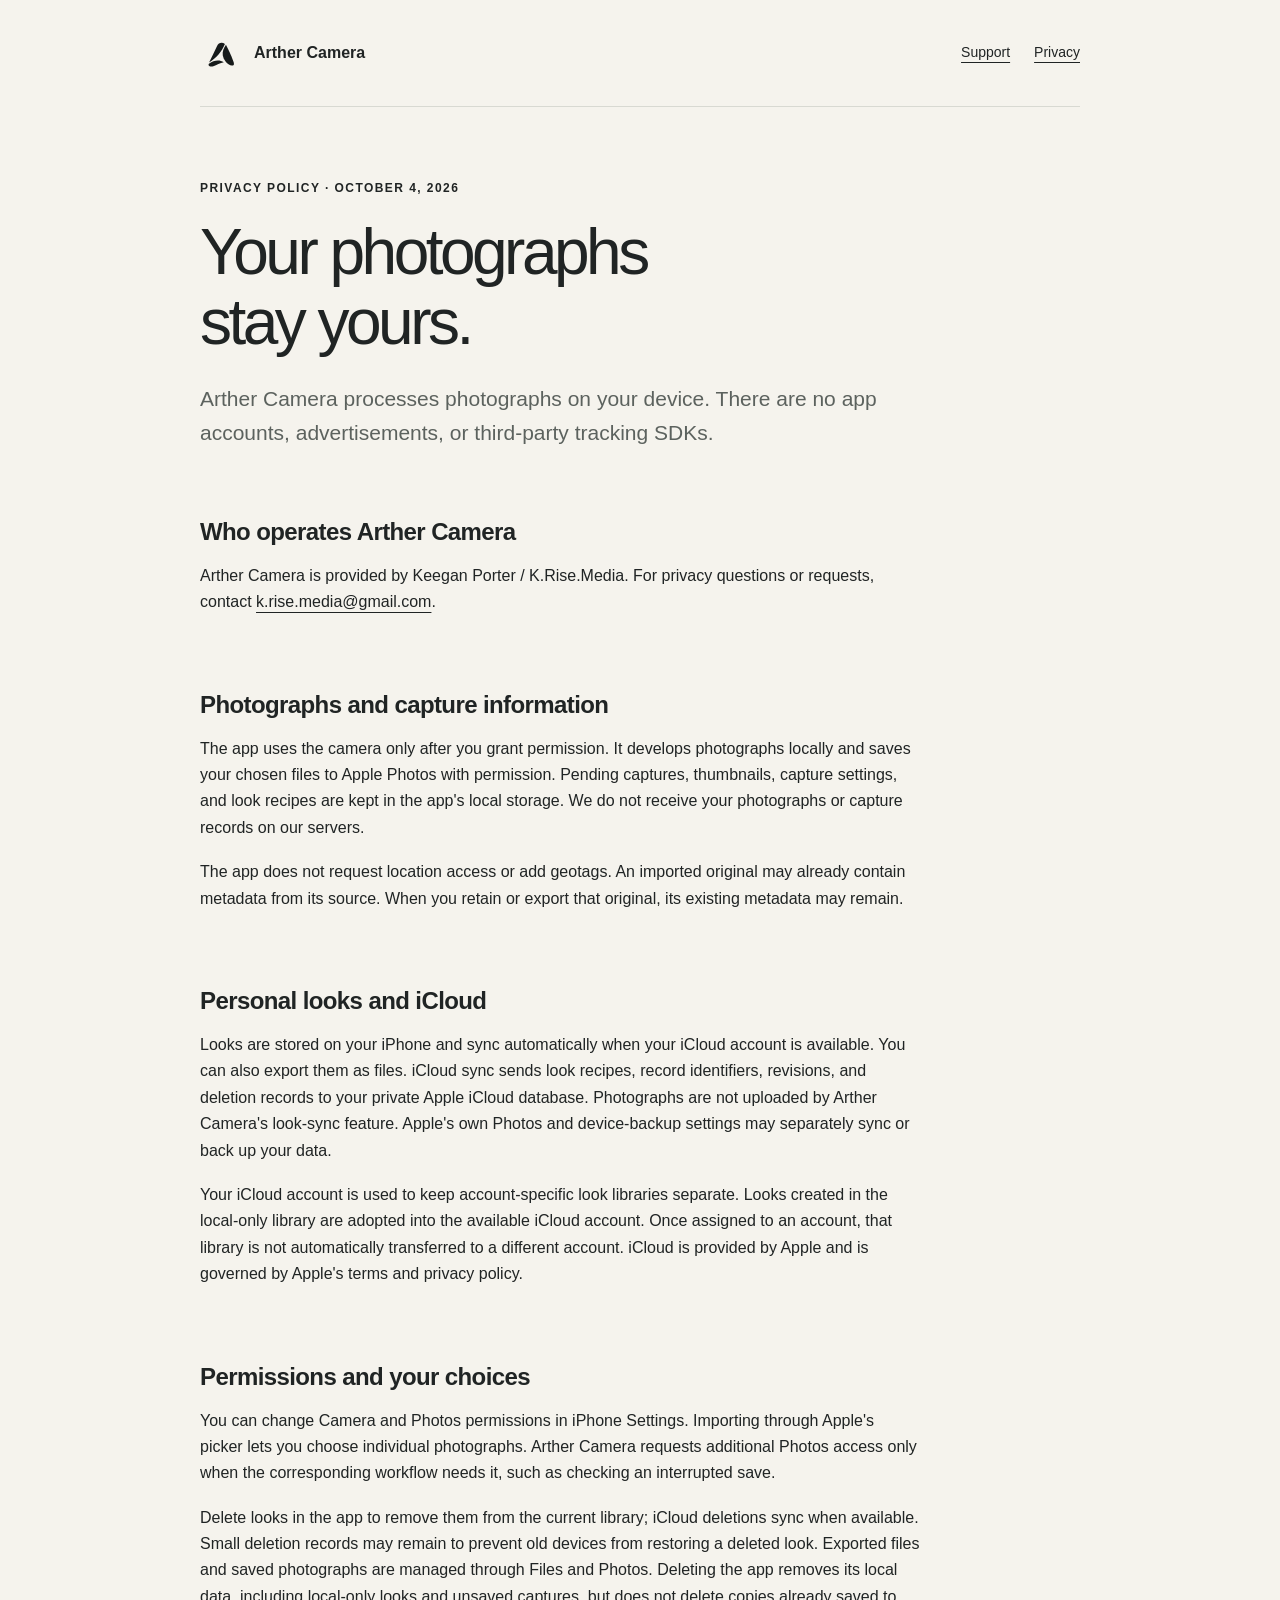
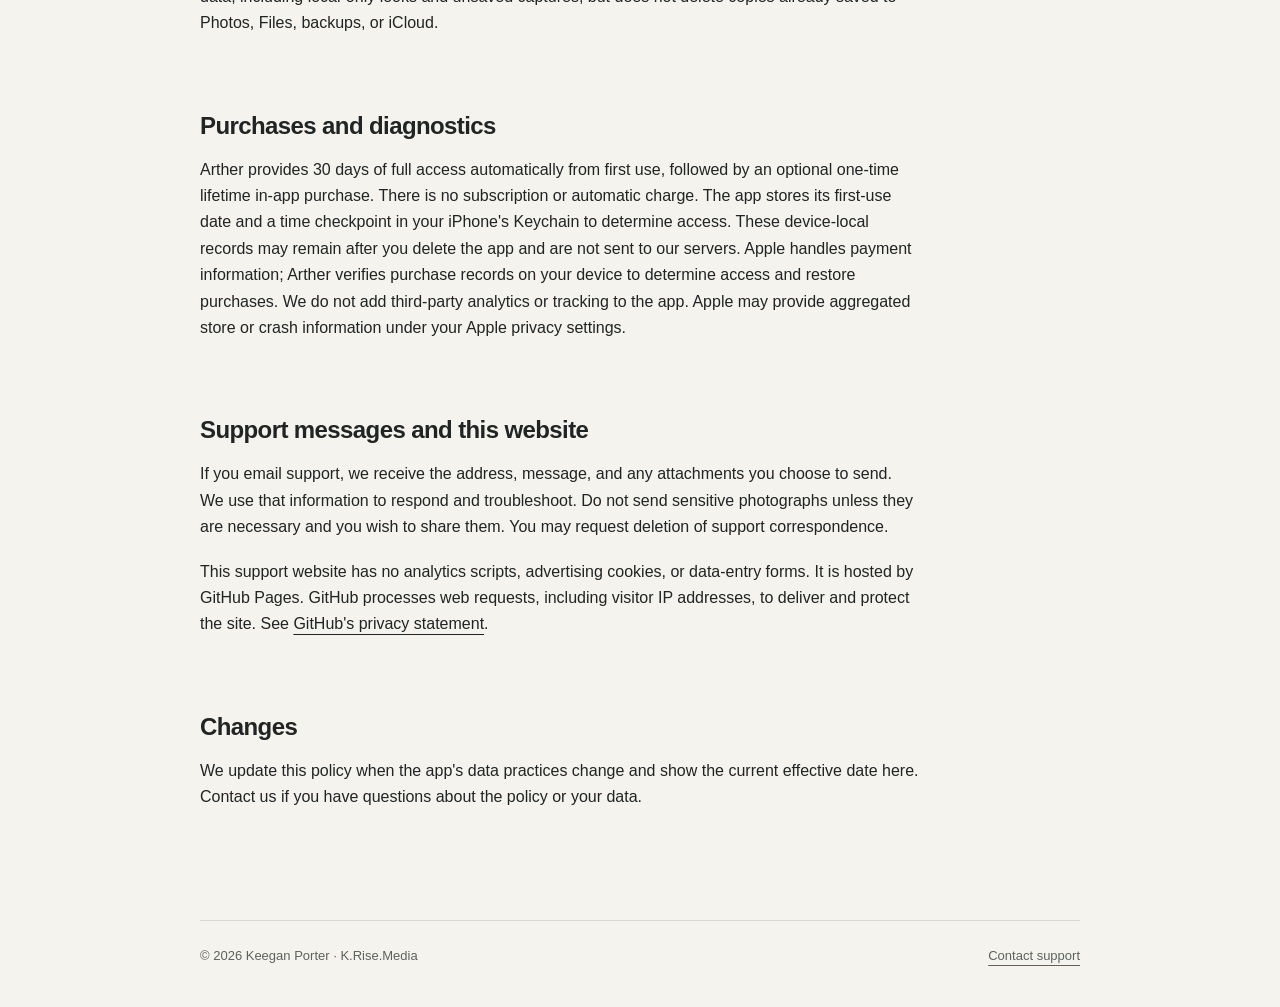
==== privacy.html @ 58a5bc79 "Move Arther support and privacy pages to GitHub Pages" ====
<!doctype html><html lang="en"><head><meta charset="utf-8"><meta name="viewport" content="width=device-width,initial-scale=1"><title>Privacy — Arther Camera</title><meta name="description" content="How Arther Camera handles photographs, personal looks, iCloud, permissions, and support."><link rel="icon" type="image/svg+xml" href="data:image/svg+xml,%3Csvg%20xmlns%3D%22http%3A//www.w3.org/2000/svg%22%20width%3D%221024%22%20height%3D%221024%22%20viewBox%3D%220%200%201024%201024%22%3E%3Ctitle%3EArther%20Camera%3C/title%3E%3Cpath%20d%3D%22M%20222%20742%20C%20293%20606%20356%20469%20416%20341%20C%20455%20260%20535%20244%20608%20292%20C%20531%20475%20398%20635%20222%20742%20Z%22%20fill%3D%22%23161a1a%22/%3E%0A%3Cpath%20d%3D%22M%20633%20310%20C%20696%20426%20752%20554%20801%20681%20C%20824%20741%20844%20797%20806%20814%20C%20753%20837%20670%20786%20619%20716%20C%20551%20620%20537%20526%20567%20440%20C%20585%20390%20609%20347%20633%20310%20Z%22%20fill%3D%22%23161a1a%22/%3E%0A%3Cpath%20d%3D%22M%20226%20771%20C%20332%20693%20465%20660%20581%20738%20C%20491%20754%20405%20807%20326%20832%20C%20276%20847%20221%20838%20210%20808%20C%20205%20794%20213%20780%20226%20771%20Z%22%20fill%3D%22%23161a1a%22/%3E%3C/svg%3E"><link rel="stylesheet" href="style.css"></head><body><header><a class="brand" href="./"><img src="mark.svg" alt="">Arther Camera</a><nav aria-label="Main navigation"><a href="./">Support</a><a href="privacy.html">Privacy</a></nav></header><main><p class="eyebrow">Privacy policy · October 4, 2026</p><h1>Your photographs<br>stay yours.</h1><p class="lead">Arther Camera processes photographs on your device. There are no app accounts, advertisements, or third-party tracking SDKs.</p>
<section><h2>Who operates Arther Camera</h2><p>Arther Camera is provided by Keegan Porter / K.Rise.Media. For privacy questions or requests, contact <a href="mailto:k.rise.media@gmail.com?subject=Arther%20Camera%20privacy">k.rise.media@gmail.com</a>.</p></section>
<section><h2>Photographs and capture information</h2><p>The app uses the camera only after you grant permission. It develops photographs locally and saves your chosen files to Apple Photos with permission. Pending captures, thumbnails, capture settings, and look recipes are kept in the app's local storage. We do not receive your photographs or capture records on our servers.</p><p>The app does not request location access or add geotags. An imported original may already contain metadata from its source. When you retain or export that original, its existing metadata may remain.</p></section>
<section><h2>Personal looks and iCloud</h2><p>Looks are stored on your iPhone and sync automatically when your iCloud account is available. You can also export them as files. iCloud sync sends look recipes, record identifiers, revisions, and deletion records to your private Apple iCloud database. Photographs are not uploaded by Arther Camera's look-sync feature. Apple's own Photos and device-backup settings may separately sync or back up your data.</p><p>Your iCloud account is used to keep account-specific look libraries separate. Looks created in the local-only library are adopted into the available iCloud account. Once assigned to an account, that library is not automatically transferred to a different account. iCloud is provided by Apple and is governed by Apple's terms and privacy policy.</p></section>
<section><h2>Permissions and your choices</h2><p>You can change Camera and Photos permissions in iPhone Settings. Importing through Apple's picker lets you choose individual photographs. Arther Camera requests additional Photos access only when the corresponding workflow needs it, such as checking an interrupted save.</p><p>Delete looks in the app to remove them from the current library; iCloud deletions sync when available. Small deletion records may remain to prevent old devices from restoring a deleted look. Exported files and saved photographs are managed through Files and Photos. Deleting the app removes its local data, including local-only looks and unsaved captures, but does not delete copies already saved to Photos, Files, backups, or iCloud.</p></section>
<section><h2>Purchases and diagnostics</h2><p>Arther provides 30 days of full access automatically from first use, followed by an optional one-time lifetime in-app purchase. There is no subscription or automatic charge. The app stores its first-use date and a time checkpoint in your iPhone's Keychain to determine access. These device-local records may remain after you delete the app and are not sent to our servers. Apple handles payment information; Arther verifies purchase records on your device to determine access and restore purchases. We do not add third-party analytics or tracking to the app. Apple may provide aggregated store or crash information under your Apple privacy settings.</p></section>
<section><h2>Support messages and this website</h2><p>If you email support, we receive the address, message, and any attachments you choose to send. We use that information to respond and troubleshoot. Do not send sensitive photographs unless they are necessary and you wish to share them. You may request deletion of support correspondence.</p><p>This support website has no analytics scripts, advertising cookies, or data-entry forms. It is hosted by GitHub Pages. GitHub processes web requests, including visitor IP addresses, to deliver and protect the site. See <a href="https://docs.github.com/en/site-policy/privacy-policies/github-general-privacy-statement">GitHub's privacy statement</a>.</p></section>
<section><h2>Changes</h2><p>We update this policy when the app's data practices change and show the current effective date here. Contact us if you have questions about the policy or your data.</p></section></main><footer><span>© 2026 Keegan Porter · K.Rise.Media</span><a href="mailto:k.rise.media@gmail.com">Contact support</a></footer></body></html>
---- style.css ----
*{box-sizing:border-box}html{color-scheme:light;scroll-behavior:smooth}body{margin:0;background:#f5f3ed;color:#202424;font-family:-apple-system,BlinkMacSystemFont,"Segoe UI",sans-serif;line-height:1.65}header,main,footer{width:min(880px,calc(100% - 48px));margin:auto}header{display:flex;align-items:center;justify-content:space-between;padding:32px 0;border-bottom:1px solid #d8d9d2}.brand{display:flex;align-items:center;gap:12px;font-weight:600;text-decoration:none;color:inherit}.brand img{width:42px;height:42px}nav{display:flex;gap:24px;font-size:14px}a{color:inherit;text-underline-offset:5px}main{padding:72px 0 84px}h1{font-size:clamp(38px,7vw,64px);letter-spacing:-.055em;font-weight:500;line-height:1.1;margin:0 0 24px}h2{font-size:24px;letter-spacing:-.025em;line-height:1.25;margin:40px 0 16px}p{max-width:720px;margin:0 0 18px}.lead{font-size:21px;color:#5c625e}.eyebrow{text-transform:uppercase;letter-spacing:.12em;font-size:12px;font-weight:600;margin-bottom:18px}section{padding:8px 0}details{border-top:1px solid #d8d9d2;padding:20px 0}details:last-of-type{border-bottom:1px solid #d8d9d2}summary{font-size:18px;font-weight:500;cursor:pointer}details p{margin:14px 0 0;color:#444d48}.contact{margin-top:48px;padding:24px;background:#e9eae2;border-radius:12px}.contact h2{margin-top:0}footer{border-top:1px solid #d8d9d2;padding:24px 0 40px;font-size:13px;color:#5c625e;display:flex;justify-content:space-between;gap:24px}a:focus-visible,summary:focus-visible{outline:2px solid #202424;outline-offset:5px}@media(max-width:520px){header,main,footer{width:calc(100% - 36px)}header{padding:20px 0}nav{gap:14px}main{padding:48px 0}.brand img{width:32px;height:32px}footer{display:block}}@media(prefers-reduced-motion:reduce){html{scroll-behavior:auto}}
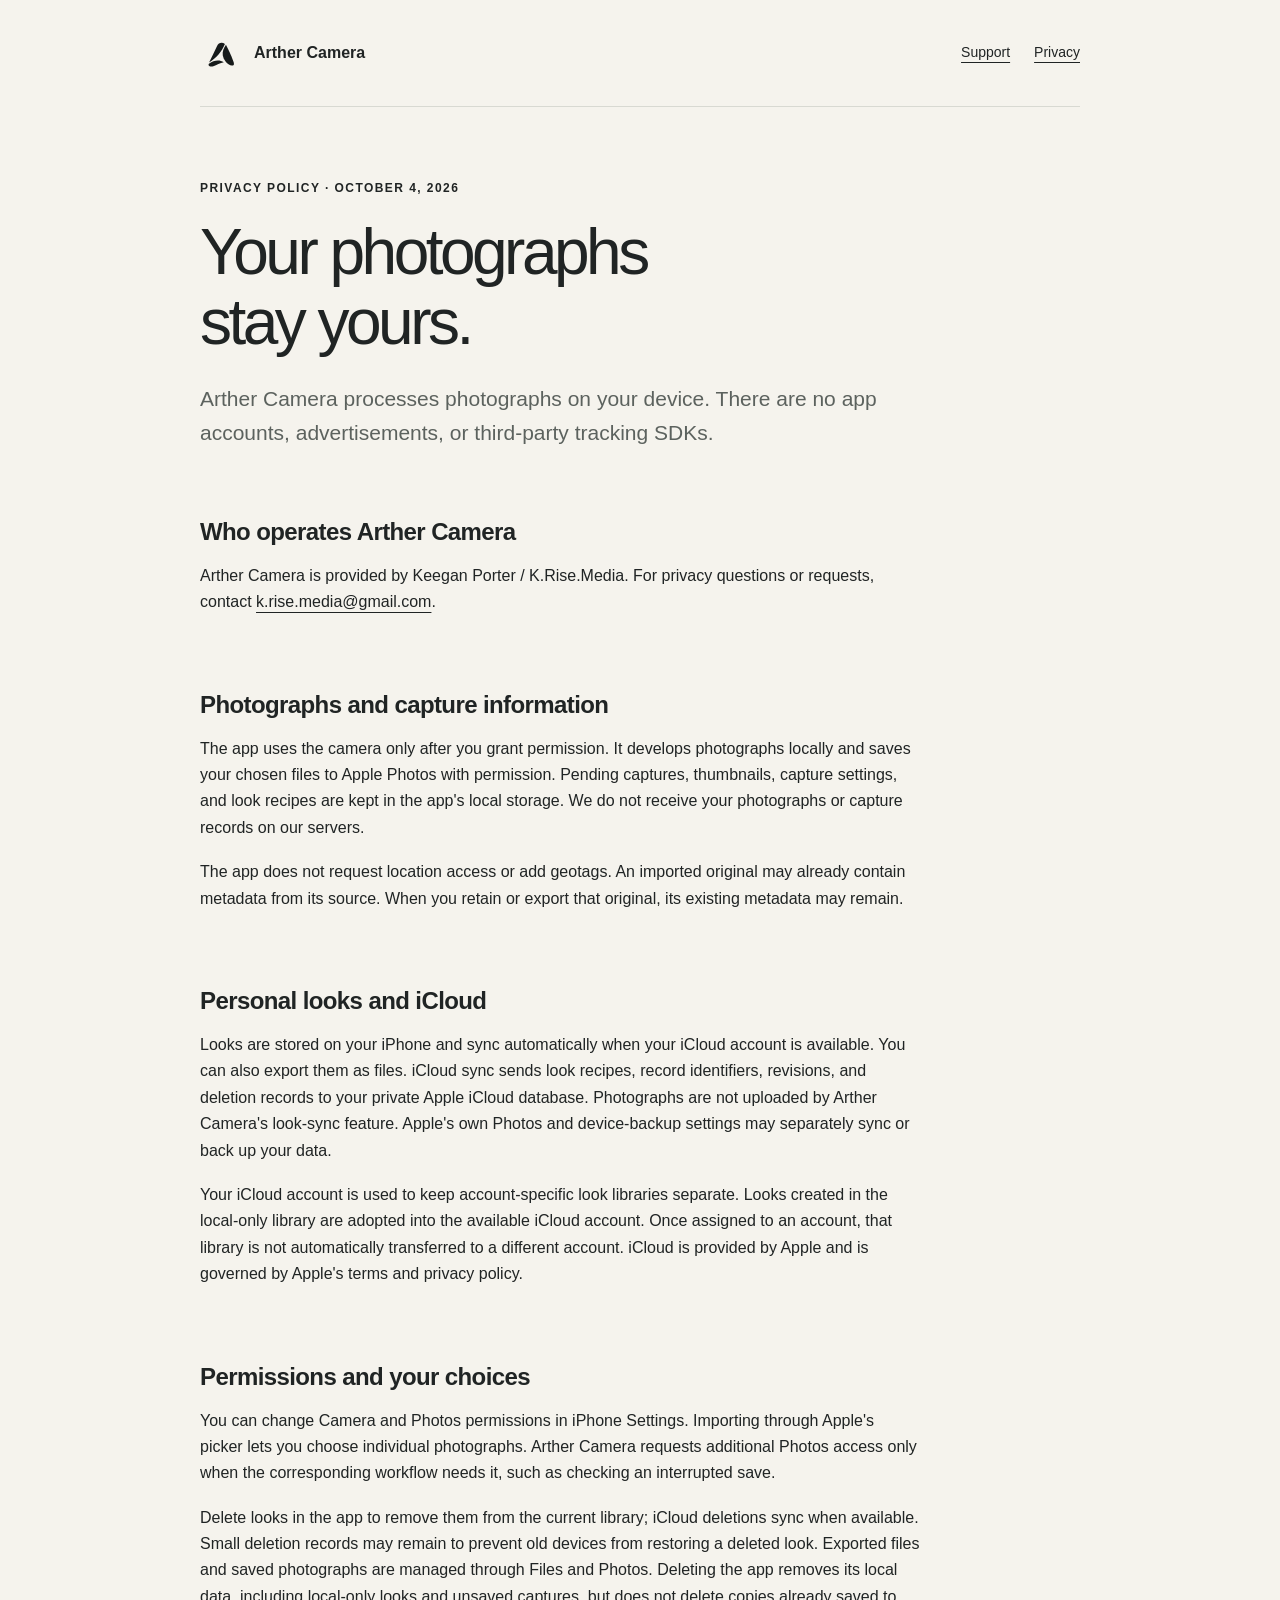
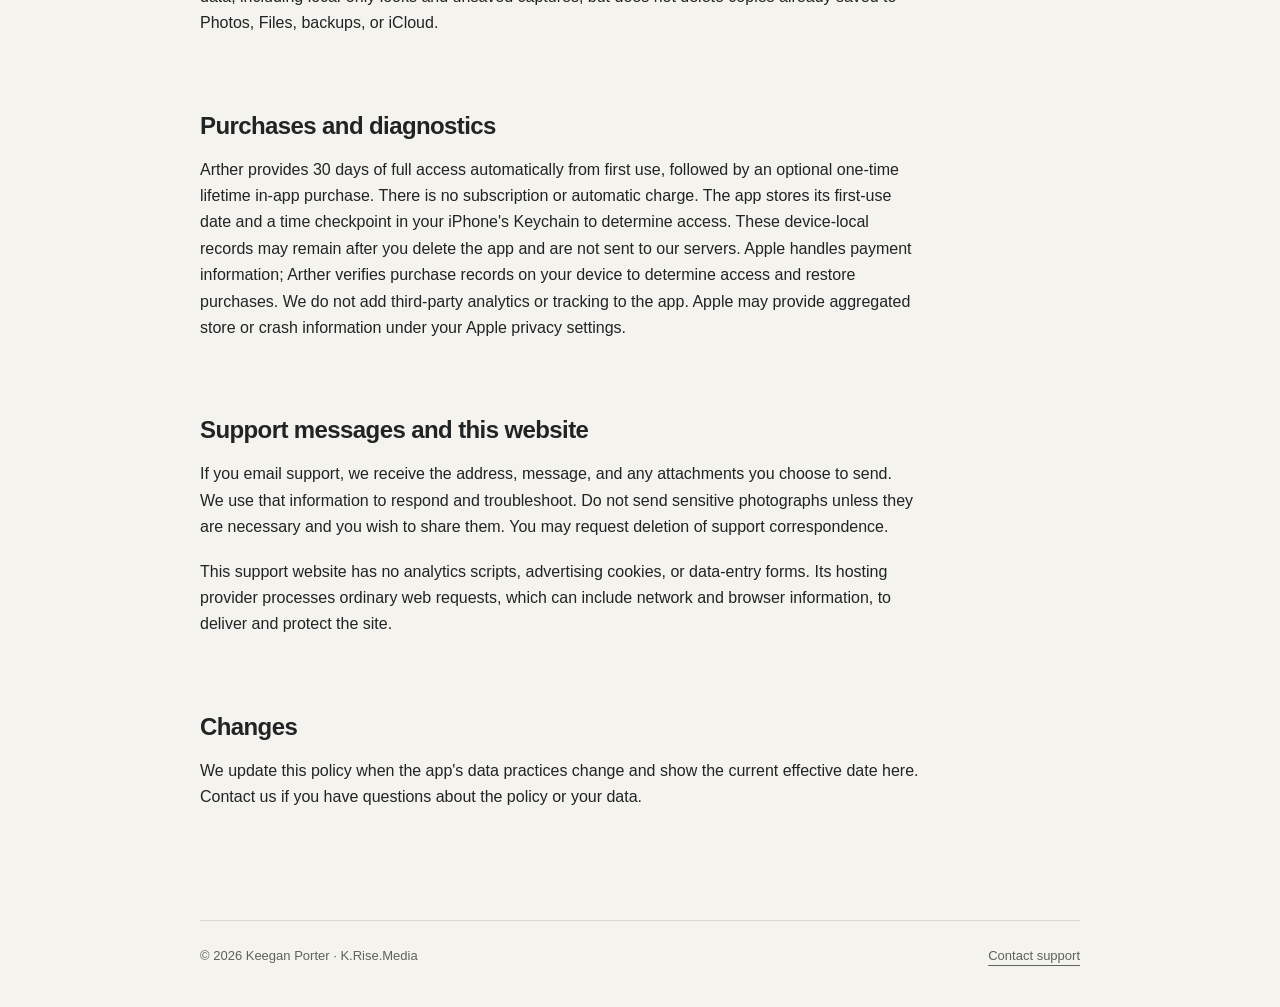
==== commit da9aa582: "Update support and privacy for current access and iCloud flows" ====
--- a/privacy.html
+++ b/privacy.html
@@ -4,5 +4,5 @@
 <section><h2>Personal looks and iCloud</h2><p>Looks are stored on your iPhone and sync automatically when your iCloud account is available. You can also export them as files. iCloud sync sends look recipes, record identifiers, revisions, and deletion records to your private Apple iCloud database. Photographs are not uploaded by Arther Camera's look-sync feature. Apple's own Photos and device-backup settings may separately sync or back up your data.</p><p>Your iCloud account is used to keep account-specific look libraries separate. Looks created in the local-only library are adopted into the available iCloud account. Once assigned to an account, that library is not automatically transferred to a different account. iCloud is provided by Apple and is governed by Apple's terms and privacy policy.</p></section>
 <section><h2>Permissions and your choices</h2><p>You can change Camera and Photos permissions in iPhone Settings. Importing through Apple's picker lets you choose individual photographs. Arther Camera requests additional Photos access only when the corresponding workflow needs it, such as checking an interrupted save.</p><p>Delete looks in the app to remove them from the current library; iCloud deletions sync when available. Small deletion records may remain to prevent old devices from restoring a deleted look. Exported files and saved photographs are managed through Files and Photos. Deleting the app removes its local data, including local-only looks and unsaved captures, but does not delete copies already saved to Photos, Files, backups, or iCloud.</p></section>
 <section><h2>Purchases and diagnostics</h2><p>Arther provides 30 days of full access automatically from first use, followed by an optional one-time lifetime in-app purchase. There is no subscription or automatic charge. The app stores its first-use date and a time checkpoint in your iPhone's Keychain to determine access. These device-local records may remain after you delete the app and are not sent to our servers. Apple handles payment information; Arther verifies purchase records on your device to determine access and restore purchases. We do not add third-party analytics or tracking to the app. Apple may provide aggregated store or crash information under your Apple privacy settings.</p></section>
-<section><h2>Support messages and this website</h2><p>If you email support, we receive the address, message, and any attachments you choose to send. We use that information to respond and troubleshoot. Do not send sensitive photographs unless they are necessary and you wish to share them. You may request deletion of support correspondence.</p><p>This support website has no analytics scripts, advertising cookies, or data-entry forms. It is hosted by GitHub Pages. GitHub processes web requests, including visitor IP addresses, to deliver and protect the site. See <a href="https://docs.github.com/en/site-policy/privacy-policies/github-general-privacy-statement">GitHub's privacy statement</a>.</p></section>
-<section><h2>Changes</h2><p>We update this policy when the app's data practices change and show the current effective date here. Contact us if you have questions about the policy or your data.</p></section></main><footer><span>© 2026 Keegan Porter · K.Rise.Media</span><a href="mailto:k.rise.media@gmail.com">Contact support</a></footer></body></html>
+<section><h2>Support messages and this website</h2><p>If you email support, we receive the address, message, and any attachments you choose to send. We use that information to respond and troubleshoot. Do not send sensitive photographs unless they are necessary and you wish to share them. You may request deletion of support correspondence.</p><p>This support website has no analytics scripts, advertising cookies, or data-entry forms. Its hosting provider processes ordinary web requests, which can include network and browser information, to deliver and protect the site.</p></section>
+<section><h2>Changes</h2><p>We update this policy when the app's data practices change and show the current effective date here. Contact us if you have questions about the policy or your data.</p></section></main><footer><span>© 2026 Keegan Porter · K.Rise.Media</span><a href="mailto:k.rise.media@gmail.com">Contact support</a></footer></body></html>
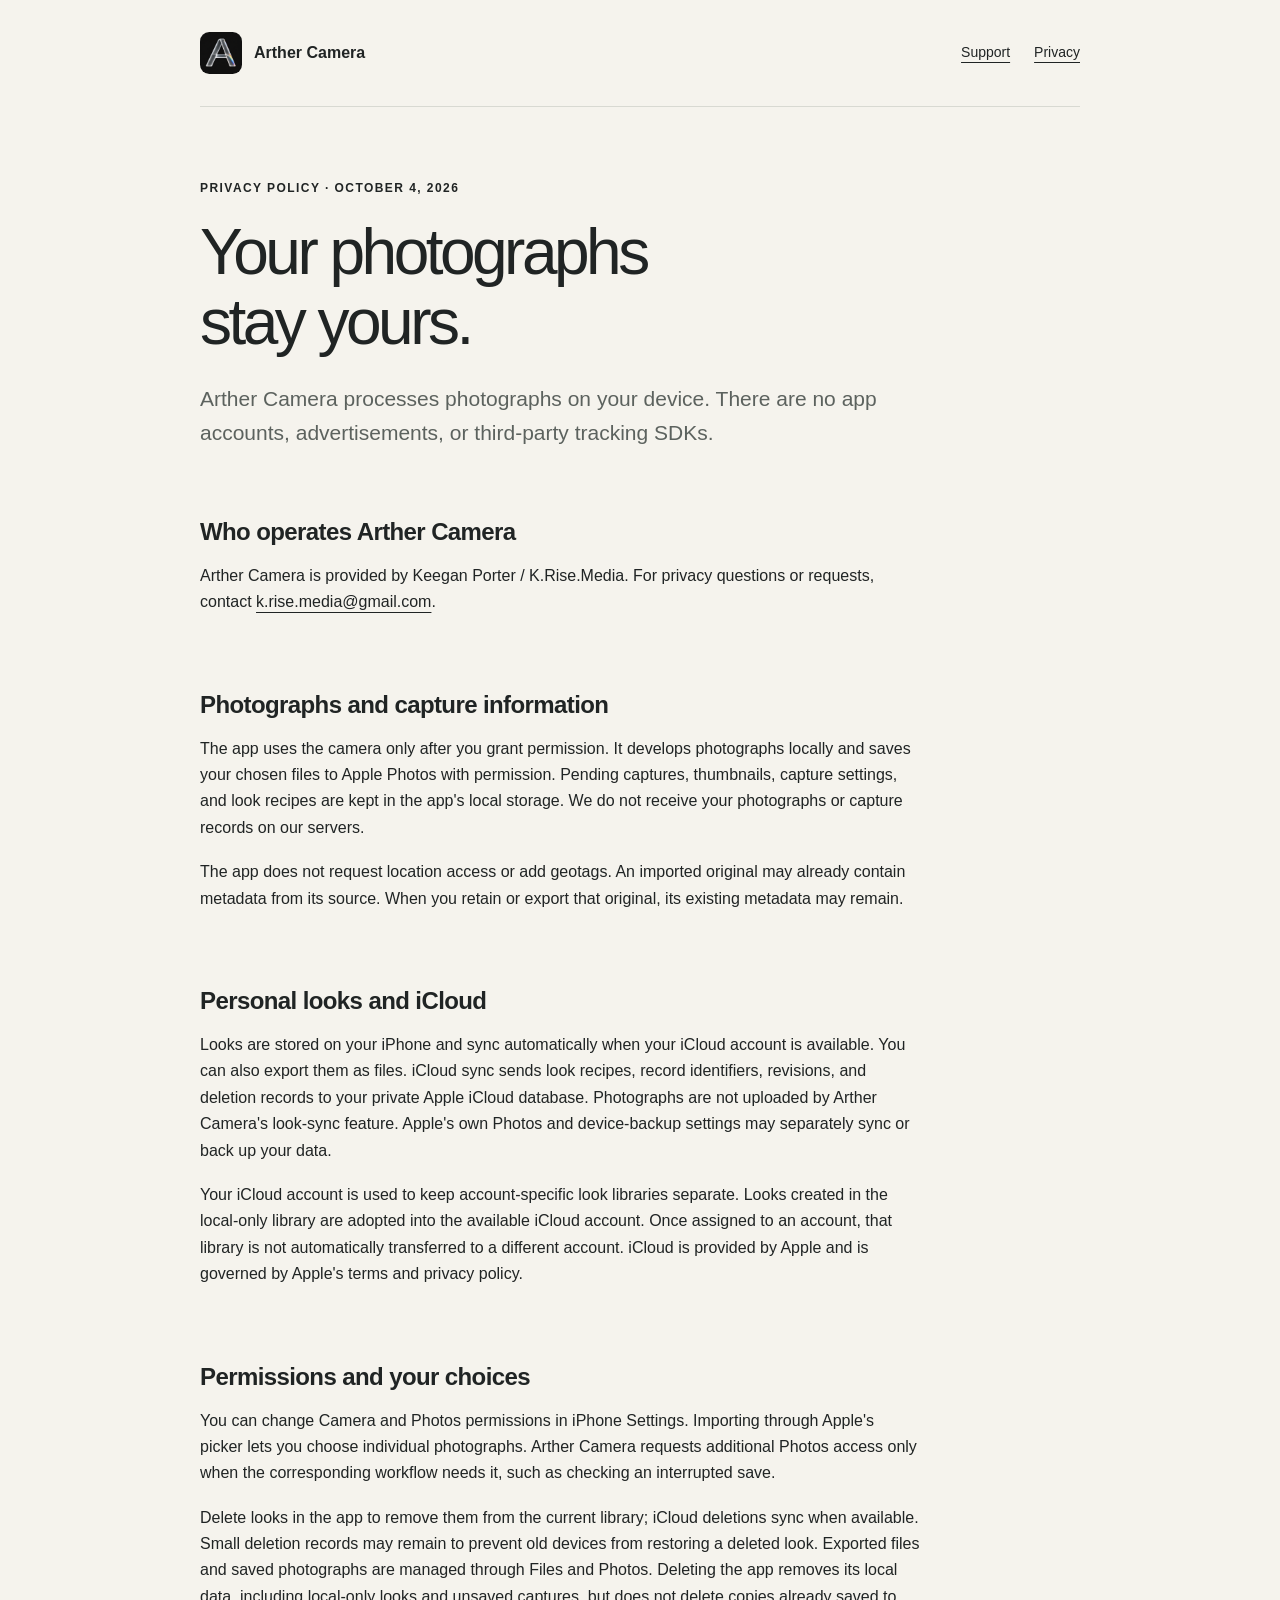
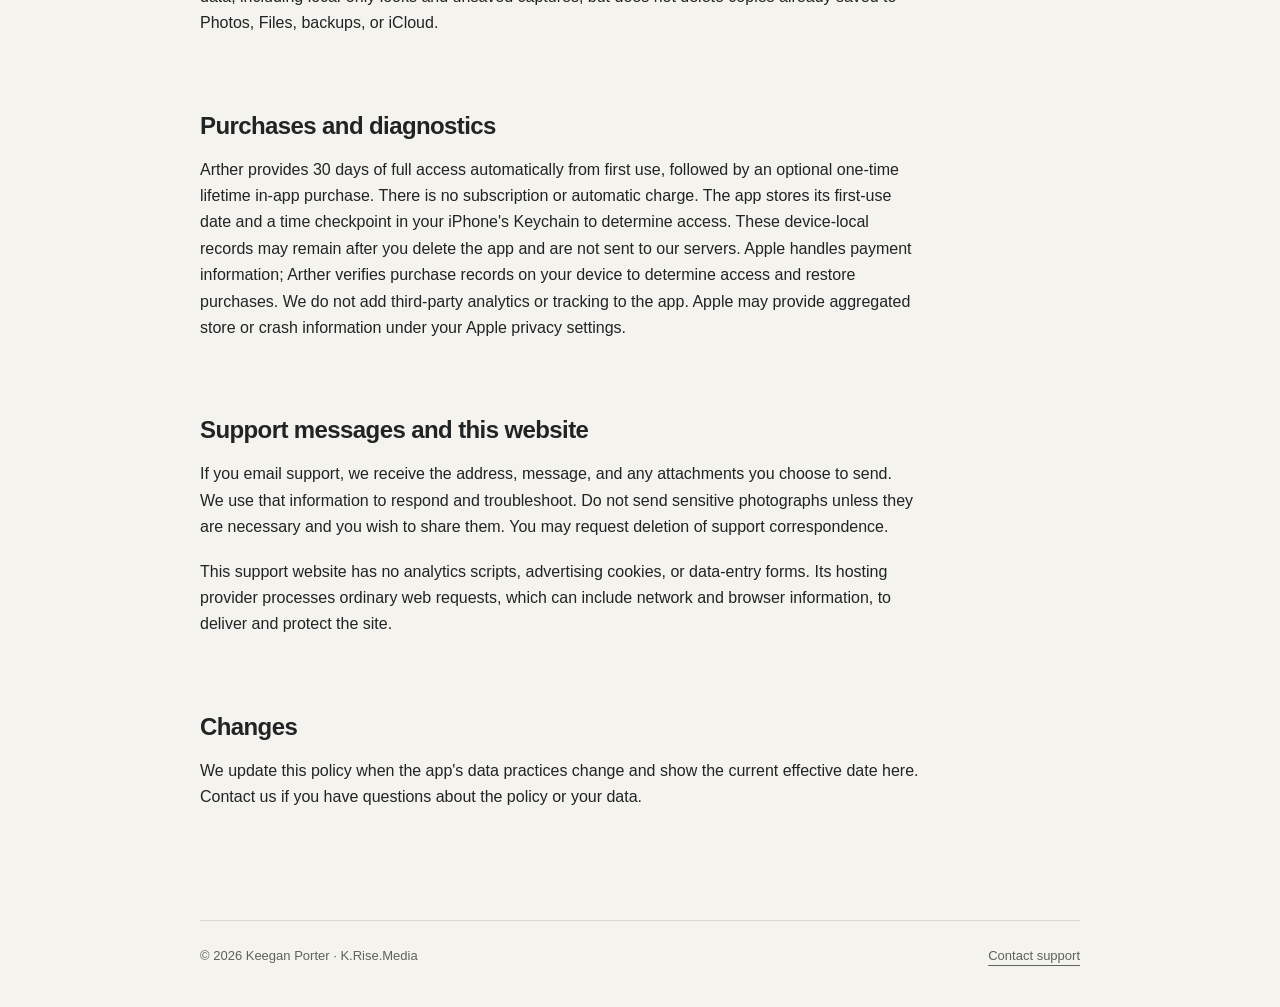
==== commit 8b6d8c5e: "Use current Arther glass logo on support and privacy pages" ====
--- a/privacy.html
+++ b/privacy.html
@@ -1,4 +1,4 @@
-<!doctype html><html lang="en"><head><meta charset="utf-8"><meta name="viewport" content="width=device-width,initial-scale=1"><title>Privacy — Arther Camera</title><meta name="description" content="How Arther Camera handles photographs, personal looks, iCloud, permissions, and support."><link rel="icon" type="image/svg+xml" href="data:image/svg+xml,%3Csvg%20xmlns%3D%22http%3A//www.w3.org/2000/svg%22%20width%3D%221024%22%20height%3D%221024%22%20viewBox%3D%220%200%201024%201024%22%3E%3Ctitle%3EArther%20Camera%3C/title%3E%3Cpath%20d%3D%22M%20222%20742%20C%20293%20606%20356%20469%20416%20341%20C%20455%20260%20535%20244%20608%20292%20C%20531%20475%20398%20635%20222%20742%20Z%22%20fill%3D%22%23161a1a%22/%3E%0A%3Cpath%20d%3D%22M%20633%20310%20C%20696%20426%20752%20554%20801%20681%20C%20824%20741%20844%20797%20806%20814%20C%20753%20837%20670%20786%20619%20716%20C%20551%20620%20537%20526%20567%20440%20C%20585%20390%20609%20347%20633%20310%20Z%22%20fill%3D%22%23161a1a%22/%3E%0A%3Cpath%20d%3D%22M%20226%20771%20C%20332%20693%20465%20660%20581%20738%20C%20491%20754%20405%20807%20326%20832%20C%20276%20847%20221%20838%20210%20808%20C%20205%20794%20213%20780%20226%20771%20Z%22%20fill%3D%22%23161a1a%22/%3E%3C/svg%3E"><link rel="stylesheet" href="style.css"></head><body><header><a class="brand" href="./"><img src="mark.svg" alt="">Arther Camera</a><nav aria-label="Main navigation"><a href="./">Support</a><a href="privacy.html">Privacy</a></nav></header><main><p class="eyebrow">Privacy policy · October 4, 2026</p><h1>Your photographs<br>stay yours.</h1><p class="lead">Arther Camera processes photographs on your device. There are no app accounts, advertisements, or third-party tracking SDKs.</p>
+<!doctype html><html lang="en"><head><meta charset="utf-8"><meta name="viewport" content="width=device-width,initial-scale=1"><title>Privacy — Arther Camera</title><meta name="description" content="How Arther Camera handles photographs, personal looks, iCloud, permissions, and support."><link rel="icon" type="image/png" sizes="120x120" href="arther-glass-a.png"><link rel="stylesheet" href="style.css?v=glass-a"></head><body><header><a class="brand" href="./"><img src="arther-glass-a.png" width="120" height="120" alt="">Arther Camera</a><nav aria-label="Main navigation"><a href="./">Support</a><a href="privacy.html">Privacy</a></nav></header><main><p class="eyebrow">Privacy policy · October 4, 2026</p><h1>Your photographs<br>stay yours.</h1><p class="lead">Arther Camera processes photographs on your device. There are no app accounts, advertisements, or third-party tracking SDKs.</p>
 <section><h2>Who operates Arther Camera</h2><p>Arther Camera is provided by Keegan Porter / K.Rise.Media. For privacy questions or requests, contact <a href="mailto:k.rise.media@gmail.com?subject=Arther%20Camera%20privacy">k.rise.media@gmail.com</a>.</p></section>
 <section><h2>Photographs and capture information</h2><p>The app uses the camera only after you grant permission. It develops photographs locally and saves your chosen files to Apple Photos with permission. Pending captures, thumbnails, capture settings, and look recipes are kept in the app's local storage. We do not receive your photographs or capture records on our servers.</p><p>The app does not request location access or add geotags. An imported original may already contain metadata from its source. When you retain or export that original, its existing metadata may remain.</p></section>
 <section><h2>Personal looks and iCloud</h2><p>Looks are stored on your iPhone and sync automatically when your iCloud account is available. You can also export them as files. iCloud sync sends look recipes, record identifiers, revisions, and deletion records to your private Apple iCloud database. Photographs are not uploaded by Arther Camera's look-sync feature. Apple's own Photos and device-backup settings may separately sync or back up your data.</p><p>Your iCloud account is used to keep account-specific look libraries separate. Looks created in the local-only library are adopted into the available iCloud account. Once assigned to an account, that library is not automatically transferred to a different account. iCloud is provided by Apple and is governed by Apple's terms and privacy policy.</p></section>
--- a/style.css
+++ b/style.css
@@ -1 +1 @@
-*{box-sizing:border-box}html{color-scheme:light;scroll-behavior:smooth}body{margin:0;background:#f5f3ed;color:#202424;font-family:-apple-system,BlinkMacSystemFont,"Segoe UI",sans-serif;line-height:1.65}header,main,footer{width:min(880px,calc(100% - 48px));margin:auto}header{display:flex;align-items:center;justify-content:space-between;padding:32px 0;border-bottom:1px solid #d8d9d2}.brand{display:flex;align-items:center;gap:12px;font-weight:600;text-decoration:none;color:inherit}.brand img{width:42px;height:42px}nav{display:flex;gap:24px;font-size:14px}a{color:inherit;text-underline-offset:5px}main{padding:72px 0 84px}h1{font-size:clamp(38px,7vw,64px);letter-spacing:-.055em;font-weight:500;line-height:1.1;margin:0 0 24px}h2{font-size:24px;letter-spacing:-.025em;line-height:1.25;margin:40px 0 16px}p{max-width:720px;margin:0 0 18px}.lead{font-size:21px;color:#5c625e}.eyebrow{text-transform:uppercase;letter-spacing:.12em;font-size:12px;font-weight:600;margin-bottom:18px}section{padding:8px 0}details{border-top:1px solid #d8d9d2;padding:20px 0}details:last-of-type{border-bottom:1px solid #d8d9d2}summary{font-size:18px;font-weight:500;cursor:pointer}details p{margin:14px 0 0;color:#444d48}.contact{margin-top:48px;padding:24px;background:#e9eae2;border-radius:12px}.contact h2{margin-top:0}footer{border-top:1px solid #d8d9d2;padding:24px 0 40px;font-size:13px;color:#5c625e;display:flex;justify-content:space-between;gap:24px}a:focus-visible,summary:focus-visible{outline:2px solid #202424;outline-offset:5px}@media(max-width:520px){header,main,footer{width:calc(100% - 36px)}header{padding:20px 0}nav{gap:14px}main{padding:48px 0}.brand img{width:32px;height:32px}footer{display:block}}@media(prefers-reduced-motion:reduce){html{scroll-behavior:auto}}+*{box-sizing:border-box}html{color-scheme:light;scroll-behavior:smooth}body{margin:0;background:#f5f3ed;color:#202424;font-family:-apple-system,BlinkMacSystemFont,"Segoe UI",sans-serif;line-height:1.65}header,main,footer{width:min(880px,calc(100% - 48px));margin:auto}header{display:flex;align-items:center;justify-content:space-between;padding:32px 0;border-bottom:1px solid #d8d9d2}.brand{display:flex;align-items:center;gap:12px;font-weight:600;text-decoration:none;color:inherit}.brand img{width:42px;height:42px;border-radius:22%}nav{display:flex;gap:24px;font-size:14px}a{color:inherit;text-underline-offset:5px}main{padding:72px 0 84px}h1{font-size:clamp(38px,7vw,64px);letter-spacing:-.055em;font-weight:500;line-height:1.1;margin:0 0 24px}h2{font-size:24px;letter-spacing:-.025em;line-height:1.25;margin:40px 0 16px}p{max-width:720px;margin:0 0 18px}.lead{font-size:21px;color:#5c625e}.eyebrow{text-transform:uppercase;letter-spacing:.12em;font-size:12px;font-weight:600;margin-bottom:18px}section{padding:8px 0}details{border-top:1px solid #d8d9d2;padding:20px 0}details:last-of-type{border-bottom:1px solid #d8d9d2}summary{font-size:18px;font-weight:500;cursor:pointer}details p{margin:14px 0 0;color:#444d48}.contact{margin-top:48px;padding:24px;background:#e9eae2;border-radius:12px}.contact h2{margin-top:0}footer{border-top:1px solid #d8d9d2;padding:24px 0 40px;font-size:13px;color:#5c625e;display:flex;justify-content:space-between;gap:24px}a:focus-visible,summary:focus-visible{outline:2px solid #202424;outline-offset:5px}@media(max-width:520px){header,main,footer{width:calc(100% - 36px)}header{padding:20px 0}nav{gap:14px}main{padding:48px 0}.brand img{width:32px;height:32px}footer{display:block}}@media(prefers-reduced-motion:reduce){html{scroll-behavior:auto}}
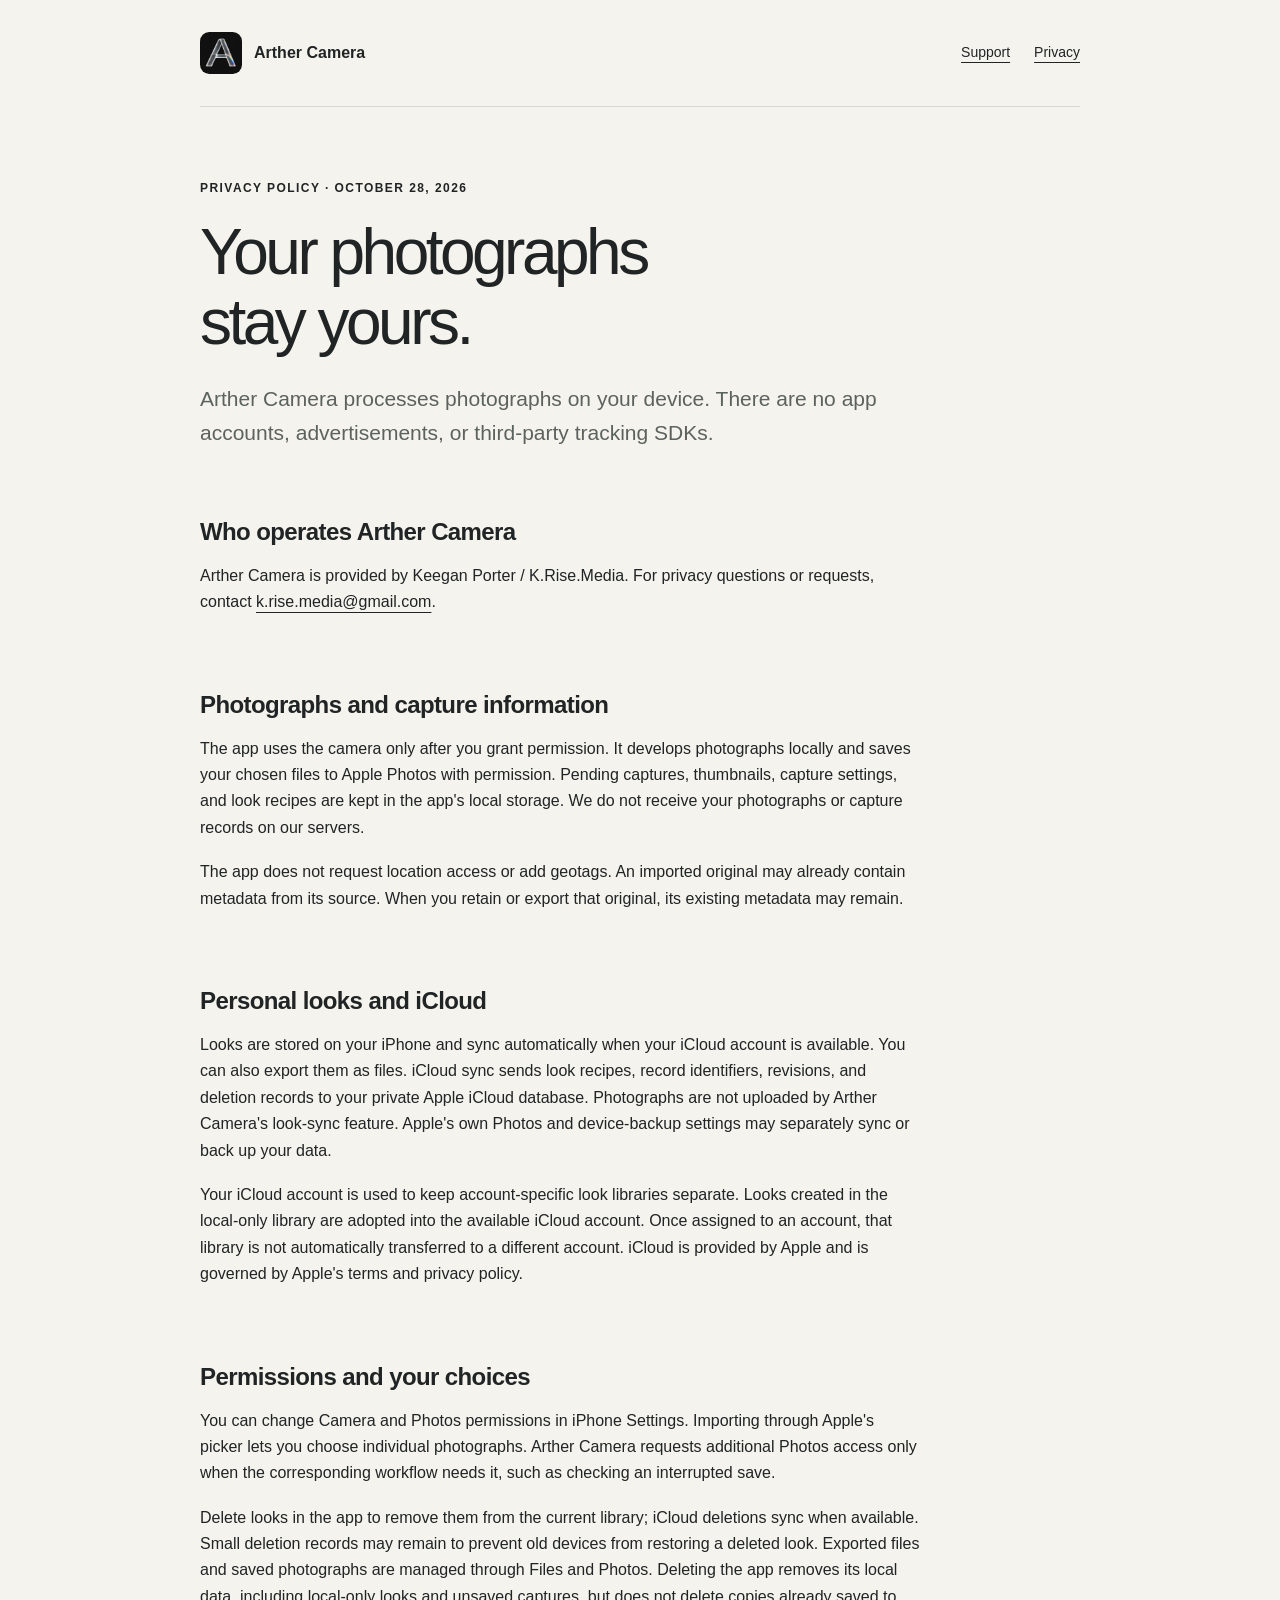
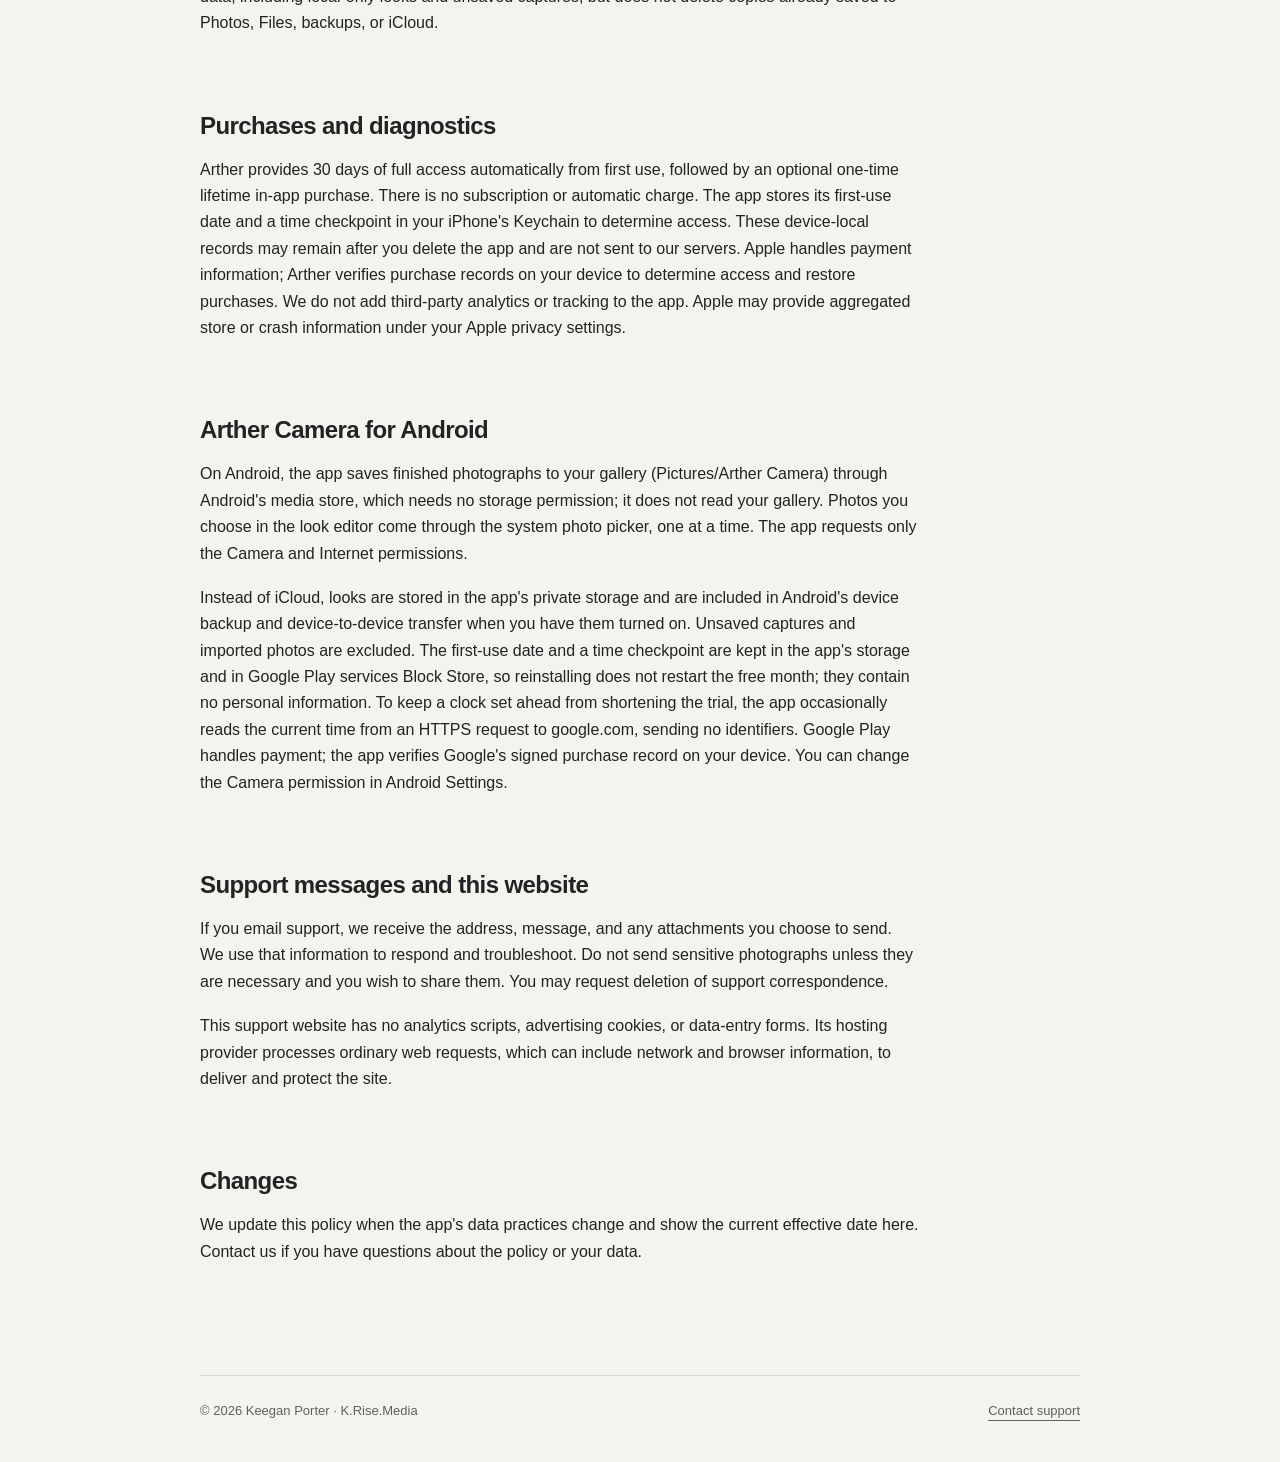
==== commit 523e38cc: "Add Android section to the privacy policy Describes the Android app's gallery saving, device backup " ====
--- a/privacy.html
+++ b/privacy.html
@@ -1,8 +1,9 @@
-<!doctype html><html lang="en"><head><meta charset="utf-8"><meta name="viewport" content="width=device-width,initial-scale=1"><title>Privacy — Arther Camera</title><meta name="description" content="How Arther Camera handles photographs, personal looks, iCloud, permissions, and support."><link rel="icon" type="image/png" sizes="120x120" href="arther-glass-a.png"><link rel="stylesheet" href="style.css?v=glass-a"></head><body><header><a class="brand" href="./"><img src="arther-glass-a.png" width="120" height="120" alt="">Arther Camera</a><nav aria-label="Main navigation"><a href="./">Support</a><a href="privacy.html">Privacy</a></nav></header><main><p class="eyebrow">Privacy policy · October 4, 2026</p><h1>Your photographs<br>stay yours.</h1><p class="lead">Arther Camera processes photographs on your device. There are no app accounts, advertisements, or third-party tracking SDKs.</p>
+<!doctype html><html lang="en"><head><meta charset="utf-8"><meta name="viewport" content="width=device-width,initial-scale=1"><title>Privacy — Arther Camera</title><meta name="description" content="How Arther Camera handles photographs, personal looks, iCloud, permissions, and support."><link rel="icon" type="image/png" sizes="120x120" href="arther-glass-a.png"><link rel="stylesheet" href="style.css?v=glass-a"></head><body><header><a class="brand" href="./"><img src="arther-glass-a.png" width="120" height="120" alt="">Arther Camera</a><nav aria-label="Main navigation"><a href="./">Support</a><a href="privacy.html">Privacy</a></nav></header><main><p class="eyebrow">Privacy policy · October 28, 2026</p><h1>Your photographs<br>stay yours.</h1><p class="lead">Arther Camera processes photographs on your device. There are no app accounts, advertisements, or third-party tracking SDKs.</p>
 <section><h2>Who operates Arther Camera</h2><p>Arther Camera is provided by Keegan Porter / K.Rise.Media. For privacy questions or requests, contact <a href="mailto:k.rise.media@gmail.com?subject=Arther%20Camera%20privacy">k.rise.media@gmail.com</a>.</p></section>
 <section><h2>Photographs and capture information</h2><p>The app uses the camera only after you grant permission. It develops photographs locally and saves your chosen files to Apple Photos with permission. Pending captures, thumbnails, capture settings, and look recipes are kept in the app's local storage. We do not receive your photographs or capture records on our servers.</p><p>The app does not request location access or add geotags. An imported original may already contain metadata from its source. When you retain or export that original, its existing metadata may remain.</p></section>
 <section><h2>Personal looks and iCloud</h2><p>Looks are stored on your iPhone and sync automatically when your iCloud account is available. You can also export them as files. iCloud sync sends look recipes, record identifiers, revisions, and deletion records to your private Apple iCloud database. Photographs are not uploaded by Arther Camera's look-sync feature. Apple's own Photos and device-backup settings may separately sync or back up your data.</p><p>Your iCloud account is used to keep account-specific look libraries separate. Looks created in the local-only library are adopted into the available iCloud account. Once assigned to an account, that library is not automatically transferred to a different account. iCloud is provided by Apple and is governed by Apple's terms and privacy policy.</p></section>
 <section><h2>Permissions and your choices</h2><p>You can change Camera and Photos permissions in iPhone Settings. Importing through Apple's picker lets you choose individual photographs. Arther Camera requests additional Photos access only when the corresponding workflow needs it, such as checking an interrupted save.</p><p>Delete looks in the app to remove them from the current library; iCloud deletions sync when available. Small deletion records may remain to prevent old devices from restoring a deleted look. Exported files and saved photographs are managed through Files and Photos. Deleting the app removes its local data, including local-only looks and unsaved captures, but does not delete copies already saved to Photos, Files, backups, or iCloud.</p></section>
 <section><h2>Purchases and diagnostics</h2><p>Arther provides 30 days of full access automatically from first use, followed by an optional one-time lifetime in-app purchase. There is no subscription or automatic charge. The app stores its first-use date and a time checkpoint in your iPhone's Keychain to determine access. These device-local records may remain after you delete the app and are not sent to our servers. Apple handles payment information; Arther verifies purchase records on your device to determine access and restore purchases. We do not add third-party analytics or tracking to the app. Apple may provide aggregated store or crash information under your Apple privacy settings.</p></section>
+<section><h2>Arther Camera for Android</h2><p>On Android, the app saves finished photographs to your gallery (Pictures/Arther Camera) through Android's media store, which needs no storage permission; it does not read your gallery. Photos you choose in the look editor come through the system photo picker, one at a time. The app requests only the Camera and Internet permissions.</p><p>Instead of iCloud, looks are stored in the app's private storage and are included in Android's device backup and device-to-device transfer when you have them turned on. Unsaved captures and imported photos are excluded. The first-use date and a time checkpoint are kept in the app's storage and in Google Play services Block Store, so reinstalling does not restart the free month; they contain no personal information. To keep a clock set ahead from shortening the trial, the app occasionally reads the current time from an HTTPS request to google.com, sending no identifiers. Google Play handles payment; the app verifies Google's signed purchase record on your device. You can change the Camera permission in Android Settings.</p></section>
 <section><h2>Support messages and this website</h2><p>If you email support, we receive the address, message, and any attachments you choose to send. We use that information to respond and troubleshoot. Do not send sensitive photographs unless they are necessary and you wish to share them. You may request deletion of support correspondence.</p><p>This support website has no analytics scripts, advertising cookies, or data-entry forms. Its hosting provider processes ordinary web requests, which can include network and browser information, to deliver and protect the site.</p></section>
 <section><h2>Changes</h2><p>We update this policy when the app's data practices change and show the current effective date here. Contact us if you have questions about the policy or your data.</p></section></main><footer><span>© 2026 Keegan Porter · K.Rise.Media</span><a href="mailto:k.rise.media@gmail.com">Contact support</a></footer></body></html>
